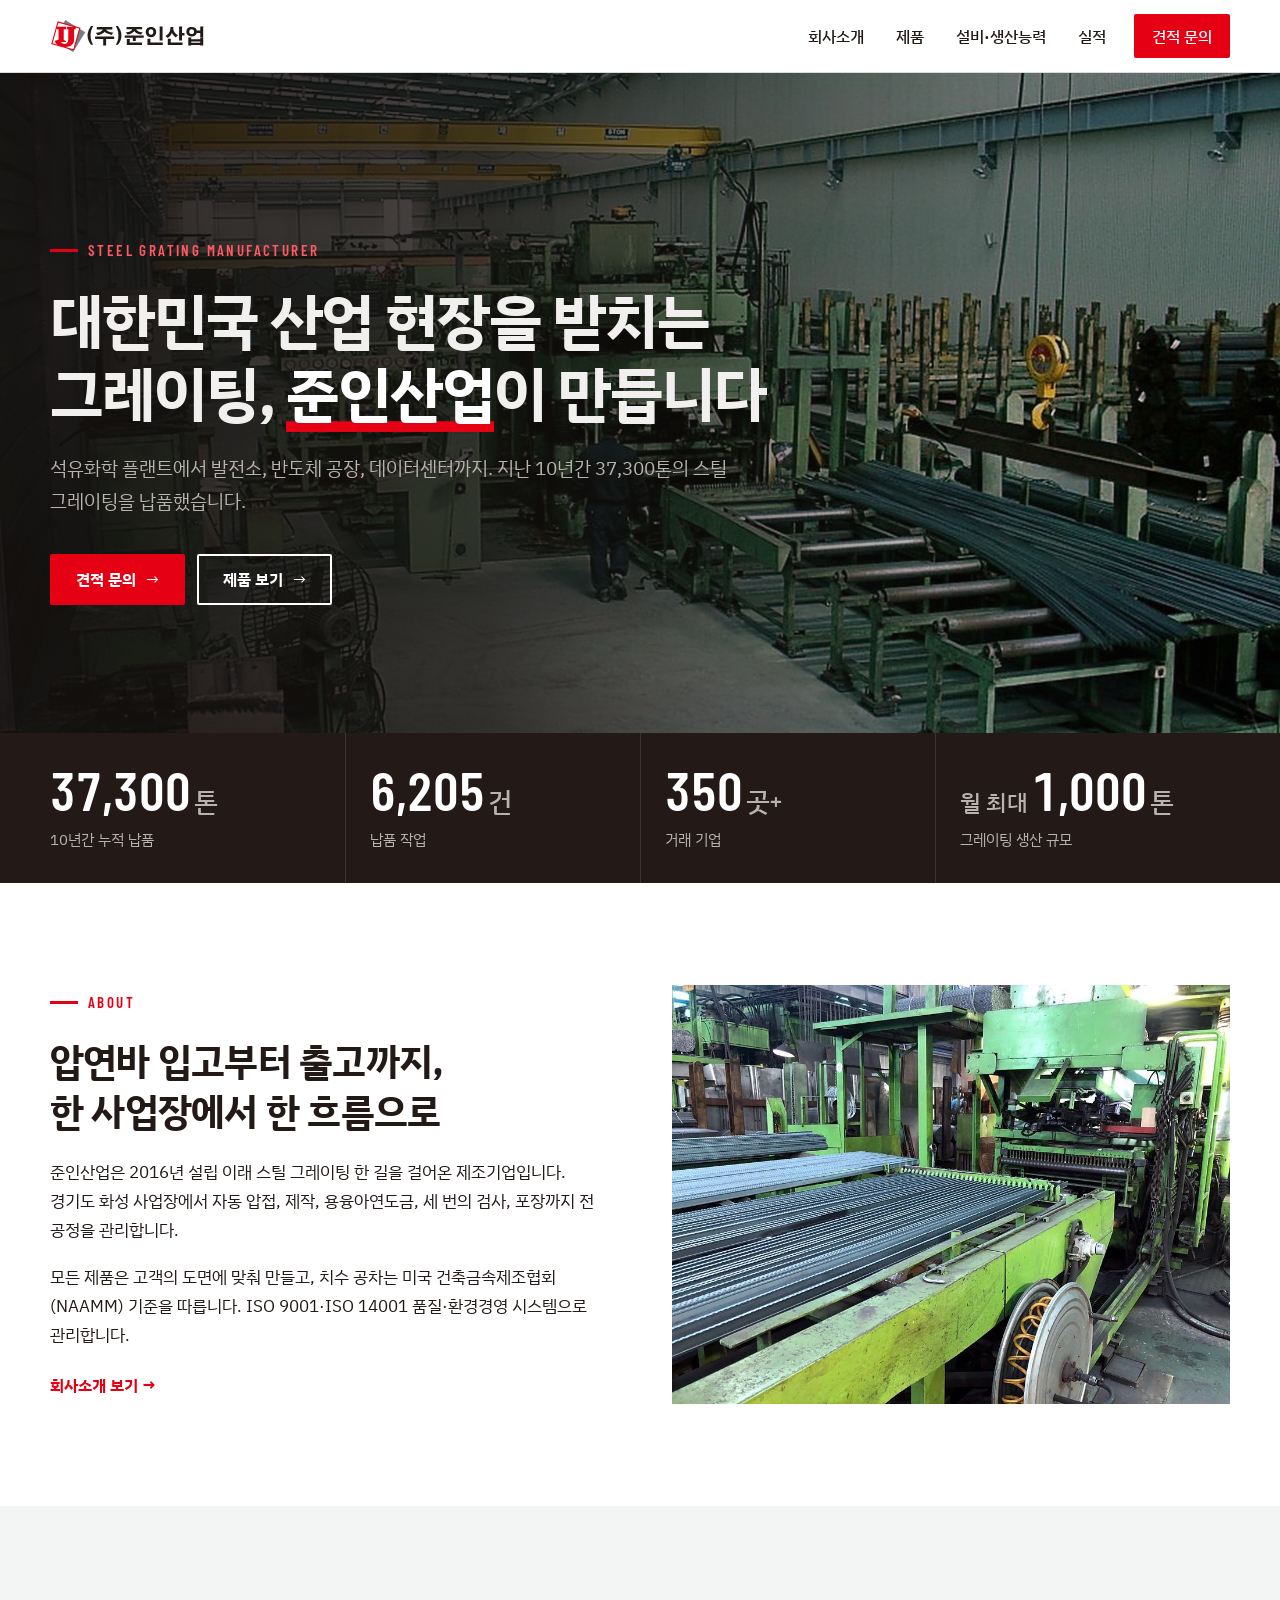
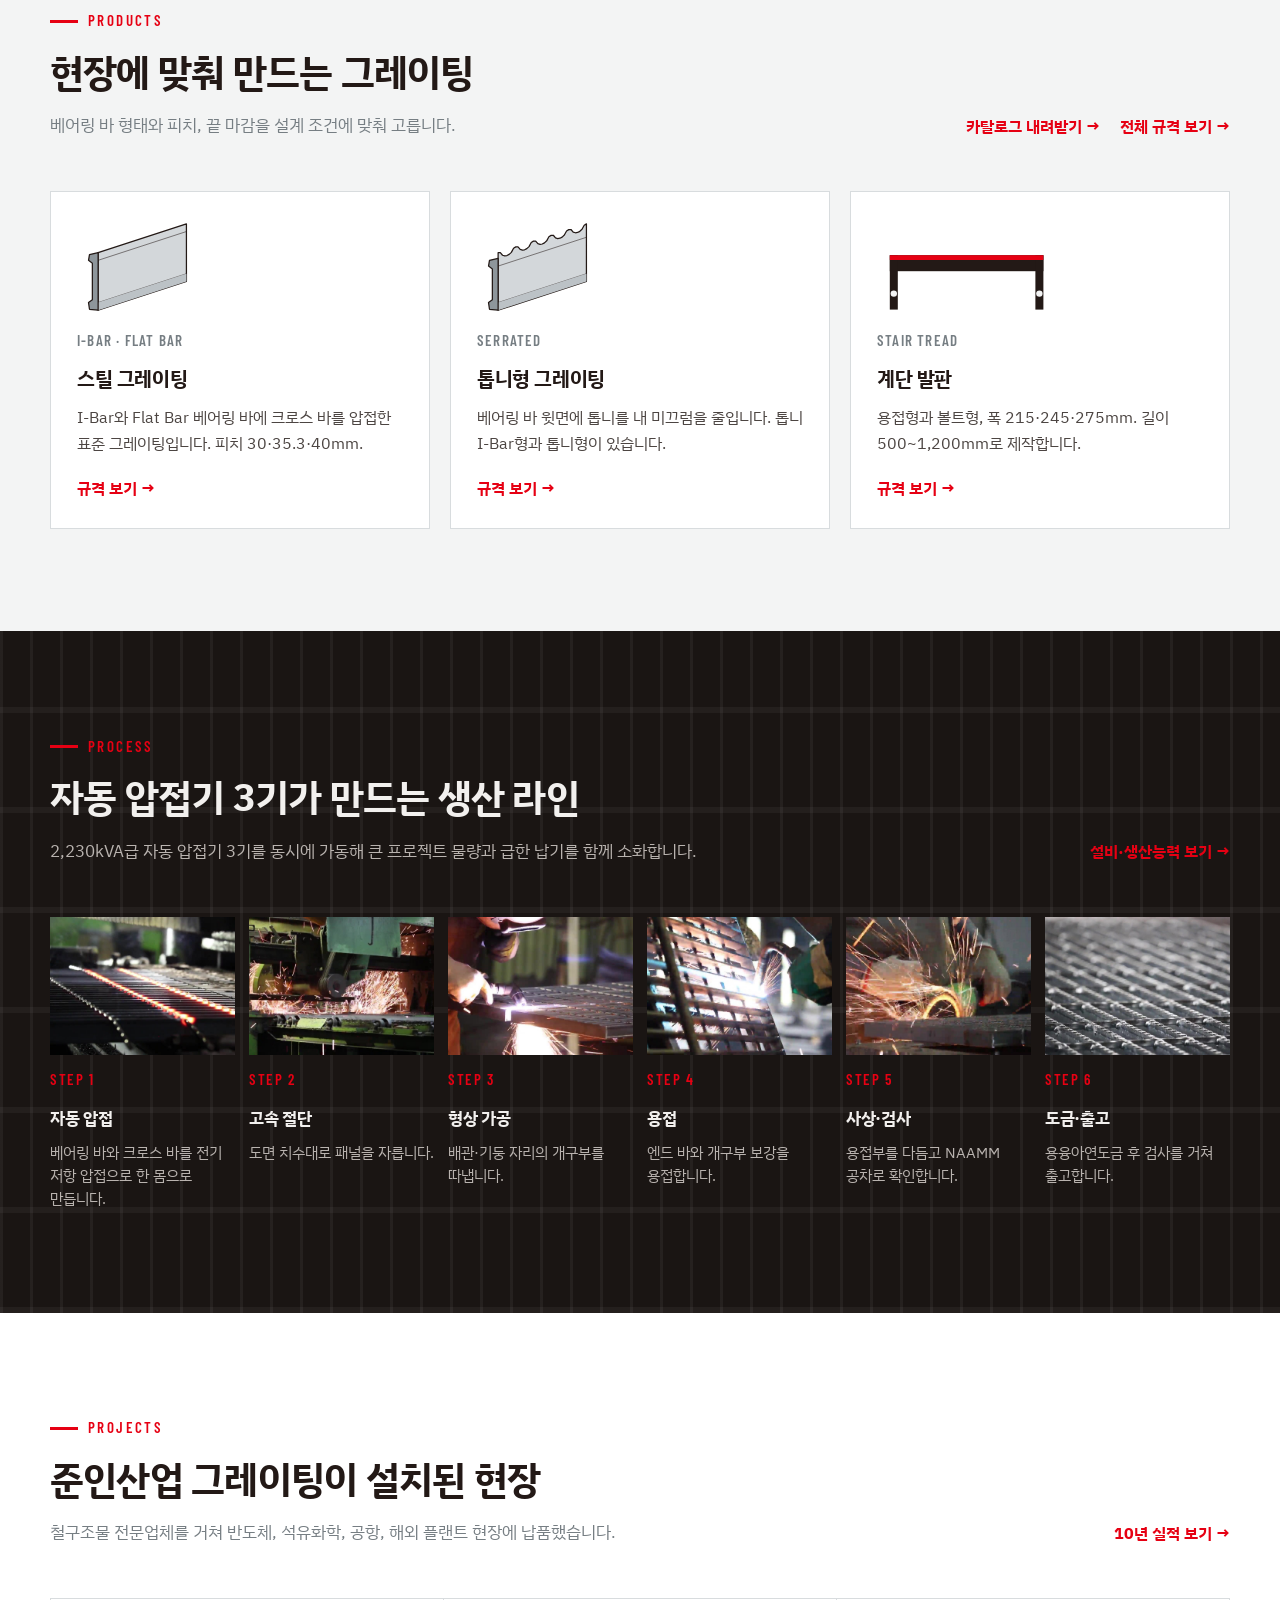
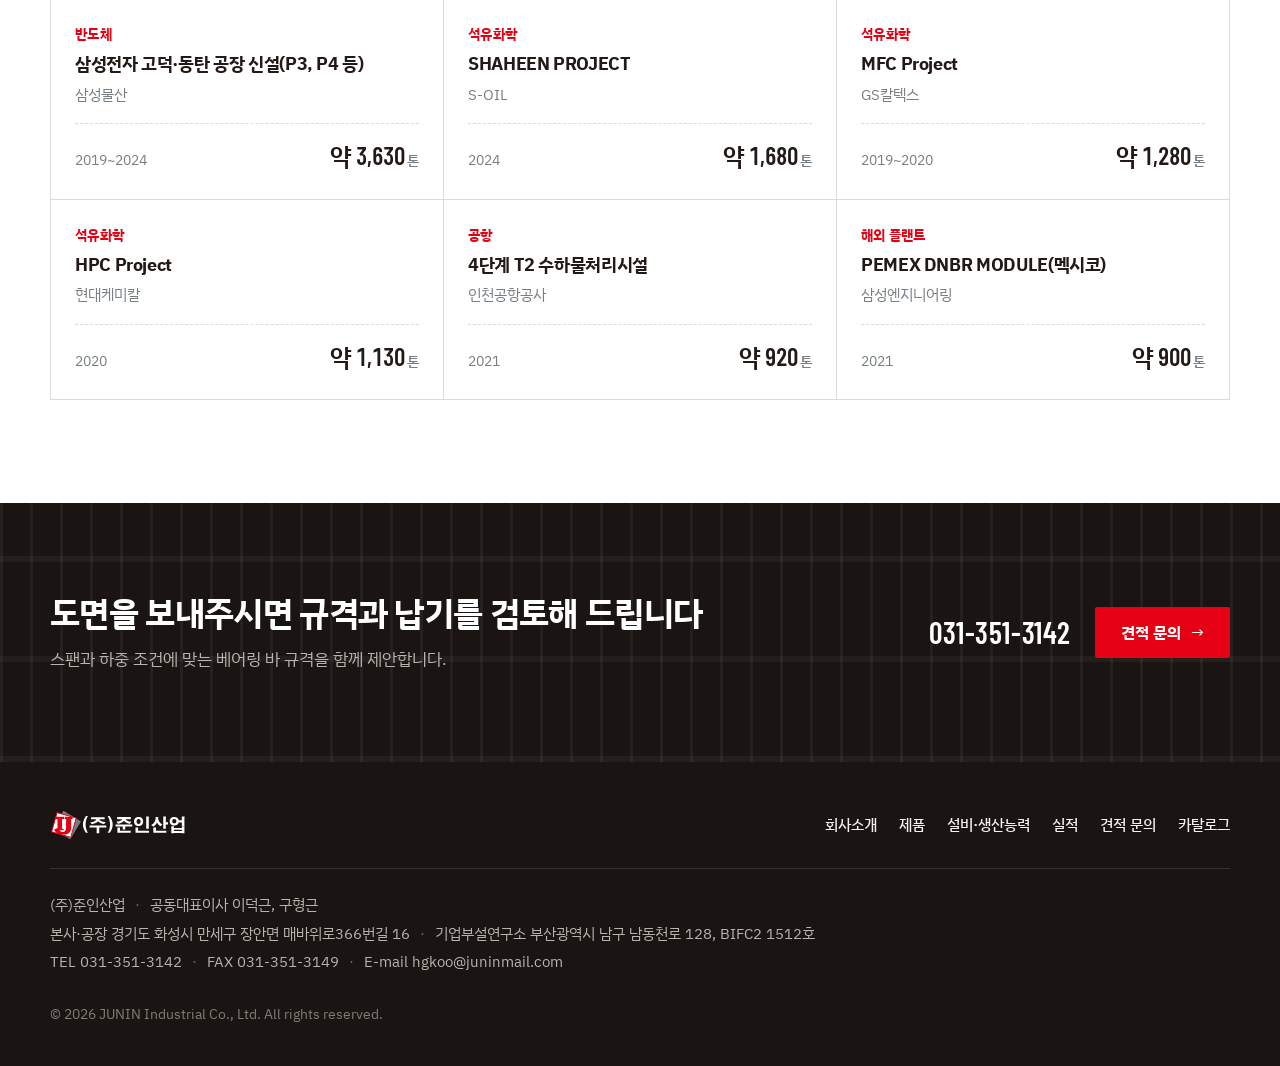
==== index.html @ a777a303 "준인산업 홈페이지 초안 Co-Authored-By: Claude Opus 5.5 <noreply@anthropic.com> Claude-Session: https://claude." ====
<!doctype html>
<html lang="ko">
<head>
<meta charset="utf-8">
<meta name="viewport" content="width=device-width, initial-scale=1, viewport-fit=cover">
<title>(주)준인산업 | 스틸 그레이팅 전문 제조</title>
<meta name="claude:viewport-fit-sides" content="cover">
<meta name="description" content="스틸 그레이팅 전문 제조기업 (주)준인산업. 자동 압접기 3기, 월 최대 1,000톤 규모, 10년간 37,300톤 납품.">
<meta property="og:type" content="website">
<meta property="og:title" content="(주)준인산업 | 스틸 그레이팅 전문 제조">
<meta property="og:description" content="스틸 그레이팅 전문 제조기업 (주)준인산업. 자동 압접기 3기, 월 최대 1,000톤 규모, 10년간 37,300톤 납품.">
<meta property="og:image" content="assets/img/hero-line.jpg">
<link rel="icon" type="image/png" sizes="32x32" href="assets/img/mark-32.png">
<link rel="apple-touch-icon" href="assets/img/mark-180.png">
<link rel="preconnect" href="https://fonts.googleapis.com">
<link rel="preconnect" href="https://fonts.gstatic.com" crossorigin>
<link rel="stylesheet" href="https://fonts.googleapis.com/css2?family=Barlow+Condensed:wght@500;600;700&family=IBM+Plex+Sans+KR:wght@400;500;700&display=swap">
<link rel="stylesheet" href="assets/css/site.css">
</head>
<body>
<a class="sr-only" href="#main">본문 바로가기</a>
<header class="site-header">
  <div class="wrap">
    <a class="brand" href="./" aria-label="(주)준인산업 홈"><img src="assets/img/logo.svg" alt="(주)준인산업" width="155" height="34"></a>
    <button class="nav-toggle" type="button" aria-expanded="false" aria-controls="site-nav"><span></span><span class="sr-only">메뉴</span></button>
    <nav class="nav" id="site-nav" aria-label="주 메뉴">
      <a href="company.html">회사소개</a>
<a href="products.html">제품</a>
<a href="facility.html">설비·생산능력</a>
<a href="projects.html">실적</a>
<a class="nav-cta" href="contact.html">견적 문의</a>
    </nav>
  </div>
</header>
<main id="main">
<section class="hero">
  <div class="hero-media"><img src="assets/img/hero-line.jpg" alt="준인산업 공장의 그레이팅 자동 압접 라인" fetchpriority="high"></div>
  <div class="wrap">
    <span class="eyebrow">Steel Grating Manufacturer</span>
    <h1>대한민국 산업 현장을 받치는 그레이팅, <em>준인산업</em>이 만듭니다</h1>
    <p class="lead">석유화학 플랜트에서 발전소, 반도체 공장, 데이터센터까지. 지난 10년간 37,300톤의 스틸 그레이팅을 납품했습니다.</p>
    <div class="btns">
      <a class="btn btn-red" href="contact.html">견적 문의</a>
      <a class="btn btn-line" href="products.html">제품 보기</a>
    </div>
  </div>
</section>
<section class="stats" aria-label="주요 수치"><div class="wrap"><ul><li><span class="num">37,300<small>톤</small></span><span class="label">10년간 누적 납품</span></li><li><span class="num">6,205<small>건</small></span><span class="label">납품 작업</span></li><li><span class="num">350<small>곳+</small></span><span class="label">거래 기업</span></li><li><span class="num"><span class="pre">월 최대</span>1,000<small>톤</small></span><span class="label">그레이팅 생산 규모</span></li></ul></div></section>

<section class="section">
  <div class="wrap split">
    <div class="split-text" style="display:grid;gap:22px">
      <span class="eyebrow">About</span>
      <h2 style="font-size:clamp(26px,3.2vw,38px)">압연바 입고부터 출고까지,<br>한 사업장에서 한 흐름으로</h2>
      <div class="prose">
        <p>준인산업은 2016년 설립 이래 스틸 그레이팅 한 길을 걸어온 제조기업입니다. 경기도 화성 사업장에서 자동 압접, 제작, 용융아연도금, 세 번의 검사, 포장까지 전 공정을 관리합니다.</p>
        <p>모든 제품은 고객의 도면에 맞춰 만들고, 치수 공차는 미국 건축금속제조협회(NAAMM) 기준을 따릅니다. ISO 9001·ISO 14001 품질·환경경영 시스템으로 관리합니다.</p>
      </div>
      <div><a class="link-more" href="company.html">회사소개 보기</a></div>
    </div>
    <div class="split-media"><img src="assets/img/02-press-welder-2-front.jpg" alt="자동 압접기 2호기 전면" loading="lazy"></div>
  </div>
</section>

<section class="section section-paper">
  <div class="wrap">
    <div class="sec-head sec-head-row">
      <div><span class="eyebrow">Products</span><h2>현장에 맞춰 만드는 그레이팅</h2><p>베어링 바 형태와 피치, 끝 마감을 설계 조건에 맞춰 고릅니다.</p></div>
      <div style="display:flex;gap:20px;flex-wrap:wrap"><a class="link-more" href="assets/docs/junin-catalog.pdf" download>카탈로그 내려받기</a><a class="link-more" href="products.html">전체 규격 보기</a></div>
    </div>
    <div class="cards">
      <a class="card" href="products.html#types">
        <div class="profile"><svg viewBox="0 0 124 100" aria-hidden="true"><path d="M22.0 34.0 L114.0 4.0 L114.0 64.0 L22.0 94.0Z" fill="#d3d7da" stroke="#231916" stroke-width="1.3" stroke-linejoin="round"/><path d="M22 42 L114 12" stroke="#231916" stroke-width="1" opacity=".55"/><path d="M22 86 L114 56" stroke="#231916" stroke-width="1" opacity=".55"/><path d="M22 86 L114 56 L114 64 L22 94Z" fill="#bcc2c6"/><path d="M22 34 L13 36 L12 42 L16 45 L16 83 L12 86 L13 93 L22 94Z" fill="#8e969b" stroke="#231916" stroke-width="1.3" stroke-linejoin="round"/></svg></div>
        <span class="code">I-BAR · FLAT BAR</span>
        <h3>스틸 그레이팅</h3>
        <p>I-Bar와 Flat Bar 베어링 바에 크로스 바를 압접한 표준 그레이팅입니다. 피치 30·35.3·40mm.</p>
        <span class="link-more">규격 보기</span>
      </a>
      <a class="card" href="products.html#types">
        <div class="profile"><svg viewBox="0 0 124 100" aria-hidden="true"><path d="M22.0 34.0 L24.3 33.9 L26.6 36.7 L28.9 37.3 L31.2 37.0 L33.5 35.8 L35.8 33.7 L38.1 29.4 L40.4 28.0 L42.7 27.9 L45.0 30.7 L47.3 31.3 L49.6 31.0 L51.9 29.8 L54.2 27.7 L56.5 23.4 L58.8 22.0 L61.1 21.9 L63.4 24.7 L65.7 25.3 L68.0 25.0 L70.3 23.8 L72.6 21.7 L74.9 17.4 L77.2 16.0 L79.5 15.9 L81.8 18.7 L84.1 19.3 L86.4 19.0 L88.7 17.8 L91.0 15.7 L93.3 11.4 L95.6 10.0 L97.9 9.9 L100.2 12.7 L102.5 13.3 L104.8 13.0 L107.1 11.8 L109.4 9.7 L111.7 5.4 L114.0 4.0 L114.0 64.0 L22.0 94.0Z" fill="#d3d7da" stroke="#231916" stroke-width="1.3" stroke-linejoin="round"/><path d="M22 48 L114 18" stroke="#231916" stroke-width="1" opacity=".55"/><path d="M22 86 L114 56" stroke="#231916" stroke-width="1" opacity=".55"/><path d="M22 86 L114 56 L114 64 L22 94Z" fill="#bcc2c6"/><path d="M22 40 L13 42 L12 48 L16 51 L16 83 L12 86 L13 93 L22 94Z" fill="#8e969b" stroke="#231916" stroke-width="1.3" stroke-linejoin="round"/></svg></div>
        <span class="code">SERRATED</span>
        <h3>톱니형 그레이팅</h3>
        <p>베어링 바 윗면에 톱니를 내 미끄럼을 줄입니다. 톱니 I-Bar형과 톱니형이 있습니다.</p>
        <span class="link-more">규격 보기</span>
      </a>
      <a class="card" href="products.html#stair">
        <div class="profile"><svg viewBox="0 0 114 60" aria-hidden="true"><rect x="8" y="22" width="96" height="10" fill="#231916"/><rect x="8" y="22" width="5" height="34" fill="#231916"/><rect x="99" y="22" width="5" height="34" fill="#231916"/><rect x="8" y="22" width="96" height="3" fill="#E60013"/><circle cx="10.5" cy="46" r="2" fill="#f3f4f4"/><circle cx="101.5" cy="46" r="2" fill="#f3f4f4"/></svg></div>
        <span class="code">STAIR TREAD</span>
        <h3>계단 발판</h3>
        <p>용접형과 볼트형, 폭 215·245·275mm. 길이 500~1,200mm로 제작합니다.</p>
        <span class="link-more">규격 보기</span>
      </a>
    </div>
  </div>
</section>

<section class="section section-dark grating-bg">
  <div class="wrap">
    <div class="sec-head sec-head-row">
      <div><span class="eyebrow">Process</span><h2>자동 압접기 3기가 만드는 생산 라인</h2><p>2,230kVA급 자동 압접기 3기를 동시에 가동해 큰 프로젝트 물량과 급한 납기를 함께 소화합니다.</p></div>
      <a class="link-more" href="facility.html">설비·생산능력 보기</a>
    </div>
    <ol class="flow">
      <li><figure><img src="assets/img/v-01-press-welding.jpg" alt="자동 압접" loading="lazy"></figure><span class="step">STEP 1</span><h3>자동 압접</h3><p>베어링 바와 크로스 바를 전기 저항 압접으로 한 몸으로 만듭니다.</p></li>
      <li><figure><img src="assets/img/v-02-high-speed-cutting.jpg" alt="고속 절단" loading="lazy"></figure><span class="step">STEP 2</span><h3>고속 절단</h3><p>도면 치수대로 패널을 자릅니다.</p></li>
      <li><figure><img src="assets/img/v-03-shape-cutting.jpg" alt="형상 절단" loading="lazy"></figure><span class="step">STEP 3</span><h3>형상 가공</h3><p>배관·기둥 자리의 개구부를 따냅니다.</p></li>
      <li><figure><img src="assets/img/v-04-welding.jpg" alt="용접" loading="lazy"></figure><span class="step">STEP 4</span><h3>용접</h3><p>엔드 바와 개구부 보강을 용접합니다.</p></li>
      <li><figure><img src="assets/img/v-05-grinding.jpg" alt="사상" loading="lazy"></figure><span class="step">STEP 5</span><h3>사상·검사</h3><p>용접부를 다듬고 NAAMM 공차로 확인합니다.</p></li>
      <li><figure><img src="assets/img/v-06-galvanized-product.jpg" alt="용융아연도금 완제품" loading="lazy"></figure><span class="step">STEP 6</span><h3>도금·출고</h3><p>용융아연도금 후 검사를 거쳐 출고합니다.</p></li>
    </ol>
  </div>
</section>

<section class="section">
  <div class="wrap">
    <div class="sec-head sec-head-row">
      <div><span class="eyebrow">Projects</span><h2>준인산업 그레이팅이 설치된 현장</h2><p>철구조물 전문업체를 거쳐 반도체, 석유화학, 공항, 해외 플랜트 현장에 납품했습니다.</p></div>
      <a class="link-more" href="projects.html">10년 실적 보기</a>
    </div>
    <div class="proj-grid">
<article class="proj">
  <span class="field">반도체</span>
  <h3>삼성전자 고덕·동탄 공장 신설(P3, P4 등)</h3>
  <span class="client">삼성물산</span>
  <div class="meta"><span>2019~2024</span><span class="num">약 3,630<small>톤</small></span></div>
</article>
<article class="proj">
  <span class="field">석유화학</span>
  <h3>SHAHEEN PROJECT</h3>
  <span class="client">S-OIL</span>
  <div class="meta"><span>2024</span><span class="num">약 1,680<small>톤</small></span></div>
</article>
<article class="proj">
  <span class="field">석유화학</span>
  <h3>MFC Project</h3>
  <span class="client">GS칼텍스</span>
  <div class="meta"><span>2019~2020</span><span class="num">약 1,280<small>톤</small></span></div>
</article>
<article class="proj">
  <span class="field">석유화학</span>
  <h3>HPC Project</h3>
  <span class="client">현대케미칼</span>
  <div class="meta"><span>2020</span><span class="num">약 1,130<small>톤</small></span></div>
</article>
<article class="proj">
  <span class="field">공항</span>
  <h3>4단계 T2 수하물처리시설</h3>
  <span class="client">인천공항공사</span>
  <div class="meta"><span>2021</span><span class="num">약 920<small>톤</small></span></div>
</article>
<article class="proj">
  <span class="field">해외 플랜트</span>
  <h3>PEMEX DNBR MODULE(멕시코)</h3>
  <span class="client">삼성엔지니어링</span>
  <div class="meta"><span>2021</span><span class="num">약 900<small>톤</small></span></div>
</article>
    </div>
  </div>
</section>
<section class="cta-band grating-bg">
  <div class="wrap">
    <div>
      <h2>도면을 보내주시면 규격과 납기를 검토해 드립니다</h2>
      <p>스팬과 하중 조건에 맞는 베어링 바 규격을 함께 제안합니다.</p>
    </div>
    <div class="contact-quick">
      <a class="tel" href="tel:0313513142">031-351-3142</a>
      <a class="btn btn-red" href="contact.html">견적 문의</a>
    </div>
  </div>
</section>
</main>
<footer class="site-footer">
  <div class="wrap">
    <div class="foot-top">
      <img src="assets/img/logo-white.svg" alt="(주)준인산업" width="137" height="30">
      <nav class="foot-nav" aria-label="하단 메뉴"><a href="company.html">회사소개</a><a href="products.html">제품</a><a href="facility.html">설비·생산능력</a><a href="projects.html">실적</a><a href="contact.html">견적 문의</a><a href="assets/docs/junin-catalog.pdf" download>카탈로그</a></nav>
    </div>
    <div class="foot-info">
      <p><span>(주)준인산업</span><span>공동대표이사 이덕근, 구형근</span></p>
      <p><span>본사·공장 경기도 화성시 만세구 장안면 매바위로366번길 16</span><span>기업부설연구소 부산광역시 남구 남동천로 128, BIFC2 1512호</span></p>
      <p><span>TEL <a href="tel:0313513142">031-351-3142</a></span><span>FAX 031-351-3149</span><span>E-mail <a href="mailto:hgkoo@juninmail.com">hgkoo@juninmail.com</a></span></p>
    </div>
    <p class="foot-copy">© 2026 JUNIN Industrial Co., Ltd. All rights reserved.</p>
  </div>
</footer>
<script src="assets/js/site.js"></script>
</body>
</html>
---- assets/css/site.css ----
/* 준인산업 — 산업 현장의 바닥을 만드는 회사.
   Layout: 사진과 숫자를 앞세운 넓은 밴드, 본문은 1180px 그리드. 어두운 밴드에는 그레이팅(베어링 바 30 · 크로스 바 100) 패턴.
   Single light theme by choice: 로고의 검정 글자가 밝은 바탕을 전제로 하므로 다크 모드를 두지 않음. */
:root {
  --red: #E60013;
  --red-deep: #b8000f;
  --ink: #231916;
  --steel: #767E83;
  --steel-soft: #a9b0b4;
  --bg: #ffffff;
  --paper: #f3f4f4;
  --line: #d8dcde;
  --dark: #1a1513;
  --dark-2: #2a2421;
  --on-dark: #f2f0ee;
  --on-dark-dim: #b9b3af;

  --font-body: "IBM Plex Sans KR", "Apple SD Gothic Neo", "Malgun Gothic", system-ui, sans-serif;
  --font-num: "Barlow Condensed", "Arial Narrow", "IBM Plex Sans KR", sans-serif;

  --wrap: 1180px;
  --gutter-l: max(20px, env(safe-area-inset-left, 0px));
  --gutter-r: max(20px, env(safe-area-inset-right, 0px));
  --header-h: 72px;
  color-scheme: light;
}

*, *::before, *::after { box-sizing: border-box; }
html { scroll-behavior: smooth; -webkit-text-size-adjust: 100%; }
@media (prefers-reduced-motion: reduce) { html { scroll-behavior: auto; } *, *::before, *::after { transition: none !important; animation: none !important; } }
body {
  margin: 0;
  background: var(--bg);
  color: var(--ink);
  font-family: var(--font-body);
  font-size: 16px;
  line-height: 1.7;
  word-break: keep-all;
  overflow-wrap: anywhere;
}
img, video { max-width: 100%; display: block; }
a { color: inherit; }
h1, h2, h3, h4 { margin: 0; line-height: 1.3; text-wrap: balance; letter-spacing: -0.02em; }
p { margin: 0; }
ul, ol { margin: 0; padding: 0; }
table { border-collapse: collapse; }
:focus-visible { outline: 3px solid var(--red); outline-offset: 2px; }
.sr-only { position: absolute; width: 1px; height: 1px; overflow: hidden; clip: rect(0 0 0 0); white-space: nowrap; }

.wrap { max-width: calc(var(--wrap) + 40px); margin: 0 auto; padding-left: var(--gutter-l); padding-right: var(--gutter-r); }
.num { font-family: var(--font-num); font-variant-numeric: tabular-nums; letter-spacing: 0; }

/* ---------- header ---------- */
body::before { content: ""; position: fixed; inset: 0 0 auto; height: env(safe-area-inset-top, 0px); z-index: 60; background: var(--bg); }
.site-header {
  position: sticky; top: env(safe-area-inset-top, 0px); z-index: 50;
  background: rgba(255,255,255,.96);
  border-bottom: 1px solid var(--line);
  backdrop-filter: saturate(1.2) blur(6px);
}
.site-header .wrap { display: flex; align-items: center; gap: 24px; height: var(--header-h); }
.brand { display: flex; align-items: center; flex-shrink: 0; }
.brand img { height: 34px; width: auto; }
.nav { margin-left: auto; display: flex; align-items: center; gap: 4px; }
.nav a {
  text-decoration: none; font-weight: 500; font-size: 15.5px;
  padding: 8px 14px; border-radius: 2px; color: var(--ink);
}
.nav a:hover { color: var(--red); }
.nav a[aria-current="page"] { color: var(--red); box-shadow: inset 0 -2px 0 var(--red); border-radius: 0; }
.nav .nav-cta {
  margin-left: 10px; background: var(--red); color: #fff; padding: 9px 18px; border-radius: 2px;
}
.nav .nav-cta:hover { background: var(--red-deep); color: #fff; }
.nav .nav-cta[aria-current="page"] { box-shadow: none; color: #fff; }
.nav-toggle {
  display: none; margin-left: auto; width: 44px; height: 44px; border: 1px solid var(--line);
  background: var(--bg); border-radius: 2px; cursor: pointer; padding: 0;
  align-items: center; justify-content: center;
}
.nav-toggle span, .nav-toggle span::before, .nav-toggle span::after {
  display: block; width: 20px; height: 2px; background: var(--ink); position: relative; content: "";
}
.nav-toggle span::before { position: absolute; top: -6px; }
.nav-toggle span::after { position: absolute; top: 6px; }
@media (max-width: 900px) {
  :root { --header-h: 62px; }
  .brand img { height: 28px; }
  .nav-toggle { display: inline-flex; }
  .nav {
    display: none; position: absolute; left: 0; right: 0; top: var(--header-h);
    flex-direction: column; align-items: stretch; gap: 0;
    background: var(--bg); border-bottom: 1px solid var(--line);
    padding: 8px var(--gutter-r) 16px var(--gutter-l);
  }
  .nav.open { display: flex; }
  .nav a { padding: 14px 4px; border-bottom: 1px solid var(--paper); font-size: 17px; }
  .nav a[aria-current="page"] { box-shadow: none; }
  .nav .nav-cta { margin: 12px 0 0; text-align: center; border-bottom: 0; }
}

/* ---------- buttons ---------- */
.btns { display: flex; flex-wrap: wrap; gap: 12px; }
.btn {
  display: inline-flex; align-items: center; gap: 10px; text-decoration: none;
  font-weight: 700; font-size: 16px; padding: 14px 24px; border-radius: 2px;
  border: 2px solid transparent; cursor: pointer; font-family: inherit; line-height: 1.2;
}
.btn::after { content: "→"; font-weight: 400; transition: transform .15s; }
.btn:hover::after { transform: translateX(3px); }
.btn-red { background: var(--red); color: #fff; }
.btn-red:hover { background: var(--red-deep); }
.btn-line { border-color: currentColor; color: inherit; background: transparent; }
.btn-line:hover { background: rgba(127,127,127,.12); }
.btn-plain::after { content: none; }

/* ---------- hero ---------- */
.hero {
  position: relative; color: var(--on-dark); background: var(--dark);
  isolation: isolate; overflow: hidden;
}
.hero-media { position: absolute; inset: 0; z-index: -2; }
.hero-media img { width: 100%; height: 100%; object-fit: cover; }
.hero::before {
  content: ""; position: absolute; inset: 0; z-index: -1;
  background: linear-gradient(90deg, rgba(20,16,14,.92) 0%, rgba(20,16,14,.78) 38%, rgba(20,16,14,.25) 75%, rgba(20,16,14,.1) 100%);
}
.hero .wrap { padding-block: clamp(80px, 13vw, 160px) clamp(72px, 10vw, 128px); }
.hero-sub-page .wrap { padding-block: clamp(64px, 9vw, 112px) clamp(56px, 7vw, 88px); }
.eyebrow {
  display: inline-flex; align-items: center; gap: 10px;
  font-family: var(--font-num); font-weight: 600; font-size: 15px; letter-spacing: .16em; text-transform: uppercase;
  color: var(--red);
}
.eyebrow::before { content: ""; width: 28px; height: 3px; background: var(--red); }
.hero .eyebrow { color: #ff5a63; }
.hero .eyebrow::before { background: var(--red); }
.hero h1 {
  margin-top: 20px; max-width: 16em;
  font-size: clamp(32px, 5.2vw, 60px); font-weight: 700; line-height: 1.22; letter-spacing: -0.035em;
}
.hero h1 em { font-style: normal; color: #fff; box-shadow: inset 0 -0.18em 0 var(--red); }
.hero .lead { margin-top: 22px; max-width: 36em; font-size: clamp(16px, 1.6vw, 19px); color: var(--on-dark-dim); line-height: 1.75; }
.hero .btns { margin-top: 36px; }
.hero .btn-line { color: #fff; }

/* ---------- stat band ---------- */
.stats { background: var(--ink); color: var(--on-dark); position: relative; }
.stats ul { list-style: none; display: grid; grid-template-columns: repeat(4, minmax(0,1fr)); }
.stats li { padding: 30px 24px 30px 0; border-left: 1px solid rgba(255,255,255,.12); padding-left: 24px; }
.stats li:first-child { border-left: 0; padding-left: 0; }
.stats .num { display: block; font-size: clamp(36px, 4.4vw, 54px); font-weight: 600; line-height: 1; color: #fff; }
.stats .num small { font-size: .5em; font-weight: 500; margin-left: 3px; color: var(--on-dark-dim); }
.stats .num .pre { font-size: .42em; font-weight: 500; margin-right: 4px; color: var(--on-dark-dim); font-family: var(--font-body); }
.stats .label { display: block; margin-top: 10px; font-size: 15px; color: var(--on-dark-dim); }
.stats-light { background: var(--paper); color: var(--ink); }
.stats-light li { border-left-color: var(--line); }
.stats-light .num { color: var(--ink); }
.stats-light .num small, .stats-light .num .pre, .stats-light .label { color: var(--steel); }
@media (max-width: 760px) {
  .stats ul { grid-template-columns: repeat(2, minmax(0,1fr)); }
  .stats li { padding: 22px 12px 22px 16px; border-top: 1px solid rgba(255,255,255,.12); }
  .stats li:nth-child(odd) { border-left: 0; padding-left: 0; }
  .stats li:nth-child(-n+2) { border-top: 0; }
  .stats-light li { border-top-color: var(--line); }
}

/* ---------- sections ---------- */
.section { padding-block: clamp(64px, 8vw, 112px); }
.section-tight { padding-block: clamp(48px, 6vw, 80px); }
.section-paper { background: var(--paper); }
.section-dark { background: var(--dark); color: var(--on-dark); }
.grating-bg {
  background-color: var(--dark);
  background-image:
    repeating-linear-gradient(90deg, rgba(255,255,255,.05) 0 3px, transparent 3px 30px),
    repeating-linear-gradient(0deg, rgba(255,255,255,.045) 0 6px, transparent 6px 100px);
}
.sec-head { display: grid; gap: 14px; max-width: 760px; margin-bottom: clamp(32px, 4vw, 52px); }
.sec-head h2 { font-size: clamp(26px, 3.2vw, 38px); font-weight: 700; }
.sec-head p { color: var(--steel); font-size: 17px; }
.section-dark .sec-head p { color: var(--on-dark-dim); }
.sec-head-row { display: flex; flex-wrap: wrap; align-items: end; justify-content: space-between; gap: 20px; max-width: none; }
.sec-head-row > div { display: grid; gap: 14px; max-width: 720px; }
.prose { max-width: 42em; display: grid; gap: 1.1em; font-size: 17px; }
.note { color: var(--steel); font-size: 14px; }
.section-dark .note { color: var(--on-dark-dim); }
.link-more { font-weight: 700; text-decoration: none; color: var(--red); white-space: nowrap; }
.link-more::after { content: " →"; }
.link-more:hover { text-decoration: underline; }

/* ---------- split ---------- */
.split { display: grid; grid-template-columns: minmax(0,1fr) minmax(0,1fr); gap: clamp(32px, 5vw, 72px); align-items: center; }
.split > * { min-width: 0; }
.split-media img { width: 100%; aspect-ratio: 4/3; object-fit: cover; }
@media (max-width: 860px) { .split { grid-template-columns: minmax(0,1fr); } }

/* ---------- product cards ---------- */
.cards { display: grid; grid-template-columns: repeat(3, minmax(0,1fr)); gap: 20px; }
.card {
  display: flex; flex-direction: column; gap: 12px; text-decoration: none;
  background: var(--bg); border: 1px solid var(--line); padding: 28px 26px 26px;
  transition: border-color .15s, transform .15s;
}
a.card:hover { border-color: var(--ink); transform: translateY(-2px); }
.card .profile { height: 64px; color: var(--ink); }
.card .profile svg { height: 100%; width: auto; }
.card h3 { font-size: 20px; }
.card .code { font-family: var(--font-num); font-size: 15px; letter-spacing: .08em; color: var(--steel); font-weight: 600; }
.card p { color: #4c4542; font-size: 15.5px; }
.card .link-more { margin-top: auto; padding-top: 6px; }
@media (max-width: 960px) { .cards { grid-template-columns: repeat(2, minmax(0,1fr)); } }
@media (max-width: 600px) { .cards { grid-template-columns: minmax(0,1fr); } }

/* ---------- process strip ---------- */
.flow { list-style: none; display: grid; grid-template-columns: repeat(6, minmax(0,1fr)); gap: 14px; }
.flow li { display: grid; gap: 12px; align-content: start; }
.flow figure { margin: 0; position: relative; }
.flow img { width: 100%; aspect-ratio: 4/3; object-fit: cover; }
.flow .step { font-family: var(--font-num); font-weight: 600; color: var(--red); font-size: 15px; letter-spacing: .1em; }
.flow h3 { font-size: 17px; margin-top: 2px; }
.flow p { font-size: 14.5px; color: var(--on-dark-dim); line-height: 1.6; }
.section:not(.section-dark) .flow p { color: var(--steel); }
@media (max-width: 1000px) { .flow { grid-template-columns: repeat(3, minmax(0,1fr)); row-gap: 28px; } }
@media (max-width: 560px) { .flow { grid-template-columns: repeat(2, minmax(0,1fr)); } }

/* ---------- tables ---------- */
.table-scroll { overflow-x: auto; -webkit-overflow-scrolling: touch; border-top: 2px solid var(--ink); }
.tbl { width: 100%; font-size: 15px; font-variant-numeric: tabular-nums; }
.tbl th, .tbl td { padding: 13px 14px; border-bottom: 1px solid var(--line); text-align: left; vertical-align: top; }
.tbl thead th { font-weight: 700; background: var(--paper); white-space: nowrap; font-size: 14.5px; }
.tbl td.r, .tbl th.r { text-align: right; }
.tbl td.c, .tbl th.c { text-align: center; }
.tbl tbody th { font-weight: 700; }
.tbl .muted { color: var(--steel); }
.tbl-compact th, .tbl-compact td { padding: 9px 10px; }
.tbl-spec td, .tbl-spec th { text-align: center; white-space: nowrap; }
.tbl-spec tbody th { text-align: left; }
.tbl-spec thead tr:first-child th { border-bottom: 1px solid var(--line); }
.section-dark .table-scroll { border-top-color: var(--on-dark); }
.section-dark .tbl th, .section-dark .tbl td { border-bottom-color: rgba(255,255,255,.14); }
.section-dark .tbl thead th { background: rgba(255,255,255,.06); }

/* ---------- photo grid ---------- */
.photos { display: grid; grid-template-columns: repeat(4, minmax(0,1fr)); gap: 12px; }
.photos figure { margin: 0; }
.photos img { width: 100%; aspect-ratio: 4/3; object-fit: cover; }
.photos figcaption { font-size: 14px; color: var(--steel); margin-top: 8px; }
.section-dark .photos figcaption { color: var(--on-dark-dim); }
@media (max-width: 860px) { .photos { grid-template-columns: repeat(2, minmax(0,1fr)); } }

/* ---------- steps (10단계) ---------- */
.steps { list-style: none; display: grid; grid-template-columns: repeat(5, minmax(0,1fr)); border-top: 2px solid var(--ink); }
.steps li { padding: 22px 18px 24px 0; border-bottom: 1px solid var(--line); display: grid; gap: 8px; align-content: start; }
.steps li + li { padding-left: 18px; border-left: 1px solid var(--line); }
.steps li:nth-child(5n+1) { padding-left: 0; border-left: 0; }
.steps .n { font-family: var(--font-num); font-size: 34px; font-weight: 600; line-height: 1; color: var(--steel-soft); }
.steps li.qc .n { color: var(--red); }
.steps h3 { font-size: 17px; }
.steps p { font-size: 14.5px; color: #4c4542; line-height: 1.6; }
@media (max-width: 960px) {
  .steps { grid-template-columns: repeat(2, minmax(0,1fr)); }
  .steps li, .steps li + li { padding: 20px 14px 20px 0; border-left: 0; }
  .steps li:nth-child(even) { padding-left: 16px; border-left: 1px solid var(--line); }
}

/* ---------- key list / feature list ---------- */
.facts { display: grid; grid-template-columns: repeat(2, minmax(0,1fr)); gap: 0 48px; }
.facts > div { padding: 20px 0; border-top: 1px solid var(--line); display: grid; grid-template-columns: 9.5em minmax(0,1fr); gap: 16px; }
.facts dt { font-weight: 700; }
.facts dd { margin: 0; color: #4c4542; }
@media (max-width: 760px) { .facts { grid-template-columns: minmax(0,1fr); } .facts > div { grid-template-columns: minmax(0,1fr); gap: 4px; } }

/* ---------- projects ---------- */
.proj-grid { display: grid; grid-template-columns: repeat(3, minmax(0,1fr)); gap: 1px; background: var(--line); border: 1px solid var(--line); }
.proj { background: var(--bg); padding: 24px 24px 22px; display: grid; gap: 6px; align-content: start; }
.proj .field { font-size: 13.5px; font-weight: 700; color: var(--red); letter-spacing: .02em; }
.proj h3 { font-size: 18px; }
.proj .client { color: var(--steel); font-size: 15px; }
.proj .meta { display: flex; justify-content: space-between; align-items: baseline; margin-top: 10px; padding-top: 12px; border-top: 1px dashed var(--line); font-size: 14px; color: var(--steel); }
.proj .meta .num { font-size: 24px; font-weight: 600; color: var(--ink); }
.proj .meta .num small { font-size: 14px; color: var(--steel); margin-left: 2px; }
@media (max-width: 960px) { .proj-grid { grid-template-columns: repeat(2, minmax(0,1fr)); } }
@media (max-width: 600px) { .proj-grid { grid-template-columns: minmax(0,1fr); } }

.clients { list-style: none; display: grid; grid-template-columns: repeat(5, minmax(0,1fr)); border-top: 1px solid var(--line); border-left: 1px solid var(--line); }
.clients li { padding: 24px 12px; text-align: center; font-weight: 700; font-size: 17px; border-right: 1px solid var(--line); border-bottom: 1px solid var(--line); }
@media (max-width: 760px) { .clients { grid-template-columns: repeat(2, minmax(0,1fr)); } }

/* ---------- chart ---------- */
.chart-box { display: grid; gap: 14px; }
.chart-box svg { width: 100%; height: auto; display: block; }
.chart-box .chart-title { font-weight: 700; font-size: 18px; }
.chart-scroll { overflow-x: auto; }
.chart-scroll svg { min-width: 560px; }
.bars-h { display: grid; gap: 14px; }
.bars-h .row { display: grid; grid-template-columns: 9em minmax(0,1fr) 5.5em; gap: 14px; align-items: center; font-size: 15px; }
.bars-h .track { height: 22px; background: var(--paper); }
.bars-h .fill { height: 100%; background: var(--ink); }
.bars-h .row:first-child .fill { background: var(--red); }
.bars-h .val { text-align: right; font-family: var(--font-num); font-size: 18px; font-weight: 600; font-variant-numeric: tabular-nums; }
.bars-h .val small { font-family: var(--font-body); font-size: 12.5px; color: var(--steel); font-weight: 400; margin-left: 4px; }
@media (max-width: 520px) { .bars-h .row { grid-template-columns: 6.8em minmax(0,1fr) 4.6em; gap: 8px; font-size: 14px; } }

/* ---------- timeline ---------- */
.timeline { list-style: none; display: grid; border-top: 2px solid var(--ink); }
.timeline li { display: grid; grid-template-columns: 7em minmax(0,1fr); gap: 16px; padding: 14px 0; border-bottom: 1px solid var(--line); }
.timeline .num { font-size: 20px; font-weight: 600; color: var(--red); }
.timeline .yr-first .num { color: var(--ink); }

/* ---------- cert ---------- */
.certs { display: grid; grid-template-columns: repeat(2, minmax(0,1fr)); gap: 20px; }
.cert { border: 1px solid var(--line); padding: 28px; display: grid; gap: 10px; background: var(--bg); }
.cert .std { font-family: var(--font-num); font-size: 34px; font-weight: 600; line-height: 1; }
.cert h3 { font-size: 17px; }
.cert dl { margin: 6px 0 0; display: grid; grid-template-columns: 5.5em minmax(0,1fr); gap: 6px 12px; font-size: 15px; }
.cert dt { color: var(--steel); }
.cert dd { margin: 0; }
@media (max-width: 700px) { .certs { grid-template-columns: minmax(0,1fr); } }

/* ---------- values ---------- */
.values { display: grid; grid-template-columns: repeat(3, minmax(0,1fr)); gap: 0; border-top: 1px solid rgba(255,255,255,.18); }
.values > div { padding: 26px 24px 8px 0; display: grid; gap: 8px; align-content: start; }
.values > div + div { padding-left: 24px; border-left: 1px solid rgba(255,255,255,.18); }
.values .en { font-family: var(--font-num); font-weight: 600; letter-spacing: .12em; text-transform: uppercase; color: #ff5a63; font-size: 15px; }
.values h3 { font-size: 20px; }
.values p { color: var(--on-dark-dim); font-size: 15.5px; }
@media (max-width: 760px) { .values { grid-template-columns: minmax(0,1fr); } .values > div + div { padding-left: 0; border-left: 0; border-top: 1px solid rgba(255,255,255,.18); } }

/* ---------- location ---------- */
.locs { display: grid; grid-template-columns: repeat(2, minmax(0,1fr)); gap: 20px; }
.loc { border-top: 3px solid var(--ink); padding-top: 20px; display: grid; gap: 10px; }
.loc .tag { font-size: 14px; font-weight: 700; color: var(--red); }
.loc h3 { font-size: 20px; }
.loc address { font-style: normal; font-size: 16.5px; }
.loc .maps { display: flex; gap: 16px; flex-wrap: wrap; font-size: 15px; }
.loc .maps a { color: var(--steel); }
@media (max-width: 700px) { .locs { grid-template-columns: minmax(0,1fr); } }

/* ---------- video ---------- */
.video-frame { position: relative; background: #000; }
.video-frame video { width: 100%; aspect-ratio: 16/9; object-fit: cover; }
.chapters { list-style: none; display: grid; grid-template-columns: repeat(6, minmax(0,1fr)); gap: 10px; margin-top: 14px; }
.chapters button {
  all: unset; cursor: pointer; display: grid; gap: 6px; font-size: 14px; color: var(--on-dark-dim); width: 100%;
}
.chapters button img { width: 100%; aspect-ratio: 16/9; object-fit: cover; opacity: .7; transition: opacity .15s; }
.chapters button:hover img, .chapters button:focus-visible img { opacity: 1; }
.chapters button:focus-visible { outline: 3px solid var(--red); outline-offset: 2px; }
.chapters .t { font-family: var(--font-num); color: #ff5a63; font-weight: 600; }
@media (max-width: 760px) { .chapters { grid-template-columns: repeat(3, minmax(0,1fr)); } }

/* ---------- profiles (제품 단면) ---------- */
.types { display: grid; grid-template-columns: repeat(5, minmax(0,1fr)); gap: 16px; }
.type { border: 1px solid var(--line); padding: 22px 18px; display: grid; gap: 10px; align-content: start; background: var(--bg); }
.type .profile { height: 70px; display: flex; align-items: end; }
.type .profile svg { height: 100%; width: auto; }
.type h3 { font-size: 17px; }
.type .code { font-family: var(--font-num); font-size: 15px; color: var(--steel); font-weight: 600; letter-spacing: .06em; }
.type p { font-size: 14.5px; color: #4c4542; line-height: 1.6; }
@media (max-width: 1000px) { .types { grid-template-columns: repeat(3, minmax(0,1fr)); } }
@media (max-width: 600px) { .types { grid-template-columns: repeat(2, minmax(0,1fr)); } }

.anatomy { display: grid; grid-template-columns: minmax(0,1.1fr) minmax(0,1fr); gap: clamp(28px,4vw,56px); align-items: center; }
.anatomy > * { min-width: 0; }
.anatomy svg { width: 100%; height: auto; }
@media (max-width: 860px) { .anatomy { grid-template-columns: minmax(0,1fr); } }

.fix { display: grid; grid-template-columns: repeat(4, minmax(0,1fr)); gap: 0; border-top: 2px solid var(--ink); }
.fix > div { padding: 20px 18px 20px 0; display: grid; gap: 6px; }
.fix > div + div { padding-left: 18px; border-left: 1px solid var(--line); }
.fix h3 { font-size: 17px; }
.fix p { color: #4c4542; font-size: 15px; }
@media (max-width: 760px) { .fix { grid-template-columns: repeat(2, minmax(0,1fr)); } .fix > div:nth-child(3) { padding-left: 0; border-left: 0; } .fix > div:nth-child(n+3) { border-top: 1px solid var(--line); } }

.callout { border-left: 4px solid var(--red); background: var(--paper); padding: 22px 26px; display: grid; gap: 8px; }
.callout h3 { font-size: 18px; }

.subnav { position: sticky; top: calc(env(safe-area-inset-top, 0px) + var(--header-h)); z-index: 40; background: var(--bg); border-bottom: 1px solid var(--line); }
.subnav .wrap { display: flex; gap: 6px; overflow-x: auto; scrollbar-width: none; }
.subnav a { flex-shrink: 0; text-decoration: none; padding: 14px 12px; font-size: 15px; font-weight: 500; color: var(--steel); }
.subnav a:hover { color: var(--ink); }
[id] { scroll-margin-top: calc(var(--header-h) + 64px); }

/* ---------- CTA band ---------- */
.cta-band .wrap { display: flex; flex-wrap: wrap; align-items: center; justify-content: space-between; gap: 28px; padding-block: clamp(56px, 7vw, 88px); }
.cta-band h2 { font-size: clamp(24px, 3vw, 34px); color: #fff; }
.cta-band p { color: var(--on-dark-dim); margin-top: 10px; font-size: 17px; }
.cta-band .tel { font-family: var(--font-num); font-size: 30px; font-weight: 600; color: #fff; text-decoration: none; letter-spacing: .02em; }
.cta-band .contact-quick { display: flex; flex-wrap: wrap; align-items: center; gap: 24px; }

/* ---------- contact ---------- */
.contact-grid { display: grid; grid-template-columns: minmax(0,1.5fr) minmax(0,1fr); gap: clamp(32px, 5vw, 72px); align-items: start; }
.contact-grid > * { min-width: 0; }
@media (max-width: 900px) { .contact-grid { grid-template-columns: minmax(0,1fr); } }
.form { display: grid; gap: 20px; }
.form .row2 { display: grid; grid-template-columns: repeat(2, minmax(0,1fr)); gap: 20px; }
@media (max-width: 600px) { .form .row2 { grid-template-columns: minmax(0,1fr); } }
.field { display: grid; gap: 8px; }
.field label, .field .lbl { font-weight: 700; font-size: 15px; }
.field .req { color: var(--red); margin-left: 3px; }
.field input, .field select, .field textarea {
  font: inherit; font-size: 16px; padding: 12px 14px; border: 1px solid #bfc4c7; border-radius: 2px;
  background: var(--bg); color: var(--ink); width: 100%;
}
.field textarea { min-height: 150px; resize: vertical; }
.field input:focus, .field select:focus, .field textarea:focus { outline: 2px solid var(--ink); outline-offset: 0; border-color: var(--ink); }
.field .hint { font-size: 13.5px; color: var(--steel); }
.chips { display: flex; flex-wrap: wrap; gap: 8px; }
.chips label { font-weight: 500; font-size: 15px; cursor: pointer; position: relative; }
.chips input { position: absolute; opacity: 0; pointer-events: none; }
.chips span { display: inline-block; padding: 9px 16px; border: 1px solid #bfc4c7; border-radius: 2px; }
.chips input:checked + span { background: var(--ink); border-color: var(--ink); color: #fff; }
.chips input:focus-visible + span { outline: 3px solid var(--red); outline-offset: 2px; }
.agree { display: flex; gap: 10px; align-items: flex-start; font-size: 14.5px; color: #4c4542; }
.agree input { margin-top: 5px; width: 18px; height: 18px; accent-color: var(--red); flex-shrink: 0; }
.agree details { margin-top: 4px; }
.agree summary { cursor: pointer; color: var(--steel); }
.form-status { padding: 16px 18px; background: var(--paper); border-left: 4px solid var(--ink); font-size: 15px; }
.form-status.err { border-left-color: var(--red); }
.info-list { display: grid; gap: 0; border-top: 2px solid var(--ink); }
.info-list > div { display: grid; grid-template-columns: 5em minmax(0,1fr); gap: 12px; padding: 16px 0; border-bottom: 1px solid var(--line); }
.info-list dt { color: var(--steel); font-size: 15px; }
.info-list dd { margin: 0; font-weight: 700; }
.info-list dd a { text-decoration: none; }
.info-list dd a:hover { color: var(--red); }
.info-list .big { font-family: var(--font-num); font-size: 24px; font-weight: 600; }
.doc-card { display: flex; gap: 16px; align-items: center; border: 1px solid var(--line); padding: 18px 20px; text-decoration: none; }
.doc-card:hover { border-color: var(--ink); }
.doc-card .ext { font-family: var(--font-num); font-weight: 700; background: var(--red); color: #fff; padding: 10px 8px; font-size: 15px; letter-spacing: .06em; }
.doc-card strong { display: block; }
.doc-card span { font-size: 14px; color: var(--steel); }

/* ---------- footer ---------- */
.site-footer { background: var(--dark); color: var(--on-dark-dim); font-size: 14.5px; }
.site-footer .wrap { padding-block: 48px 40px; display: grid; gap: 28px; }
.foot-top { display: flex; flex-wrap: wrap; justify-content: space-between; gap: 24px; align-items: center; }
.foot-top img { height: 30px; width: auto; }
.foot-nav { display: flex; flex-wrap: wrap; gap: 6px 22px; }
.foot-nav a { text-decoration: none; color: var(--on-dark); font-weight: 500; }
.foot-nav a:hover { color: #fff; text-decoration: underline; }
.foot-info { display: grid; gap: 4px; padding-top: 24px; border-top: 1px solid rgba(255,255,255,.12); }
.foot-info span + span::before { content: "·"; margin: 0 10px; color: #6d6560; }
.foot-info a { text-decoration: none; }
.foot-copy { color: #847b76; font-size: 13.5px; }
.tbl-wide { min-width: 680px; }
.doc-card .ext { white-space: nowrap; flex-shrink: 0; }
.types-4 { grid-template-columns: repeat(4, minmax(0,1fr)); }
.types-4 .profile, .card .profile { height: 96px; }
@media (max-width: 1000px) { .types-4 { grid-template-columns: repeat(2, minmax(0,1fr)); } }
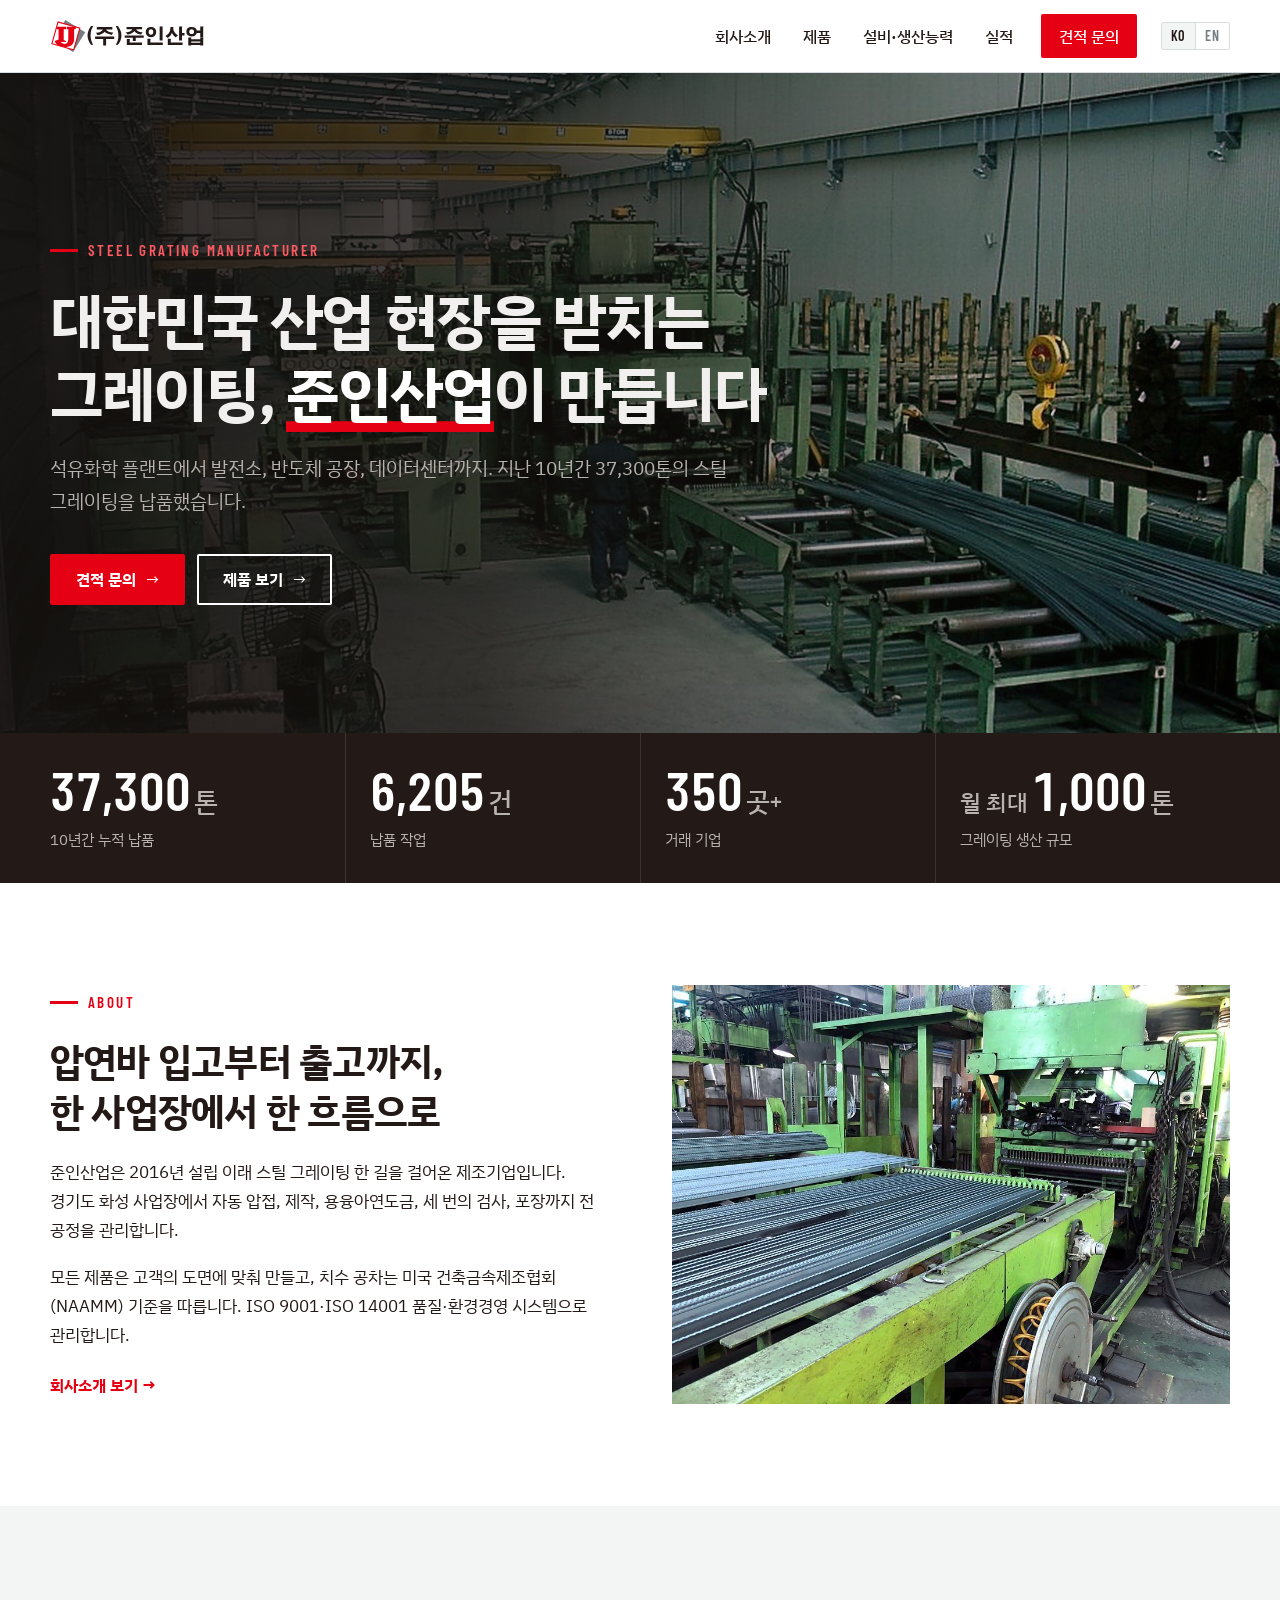
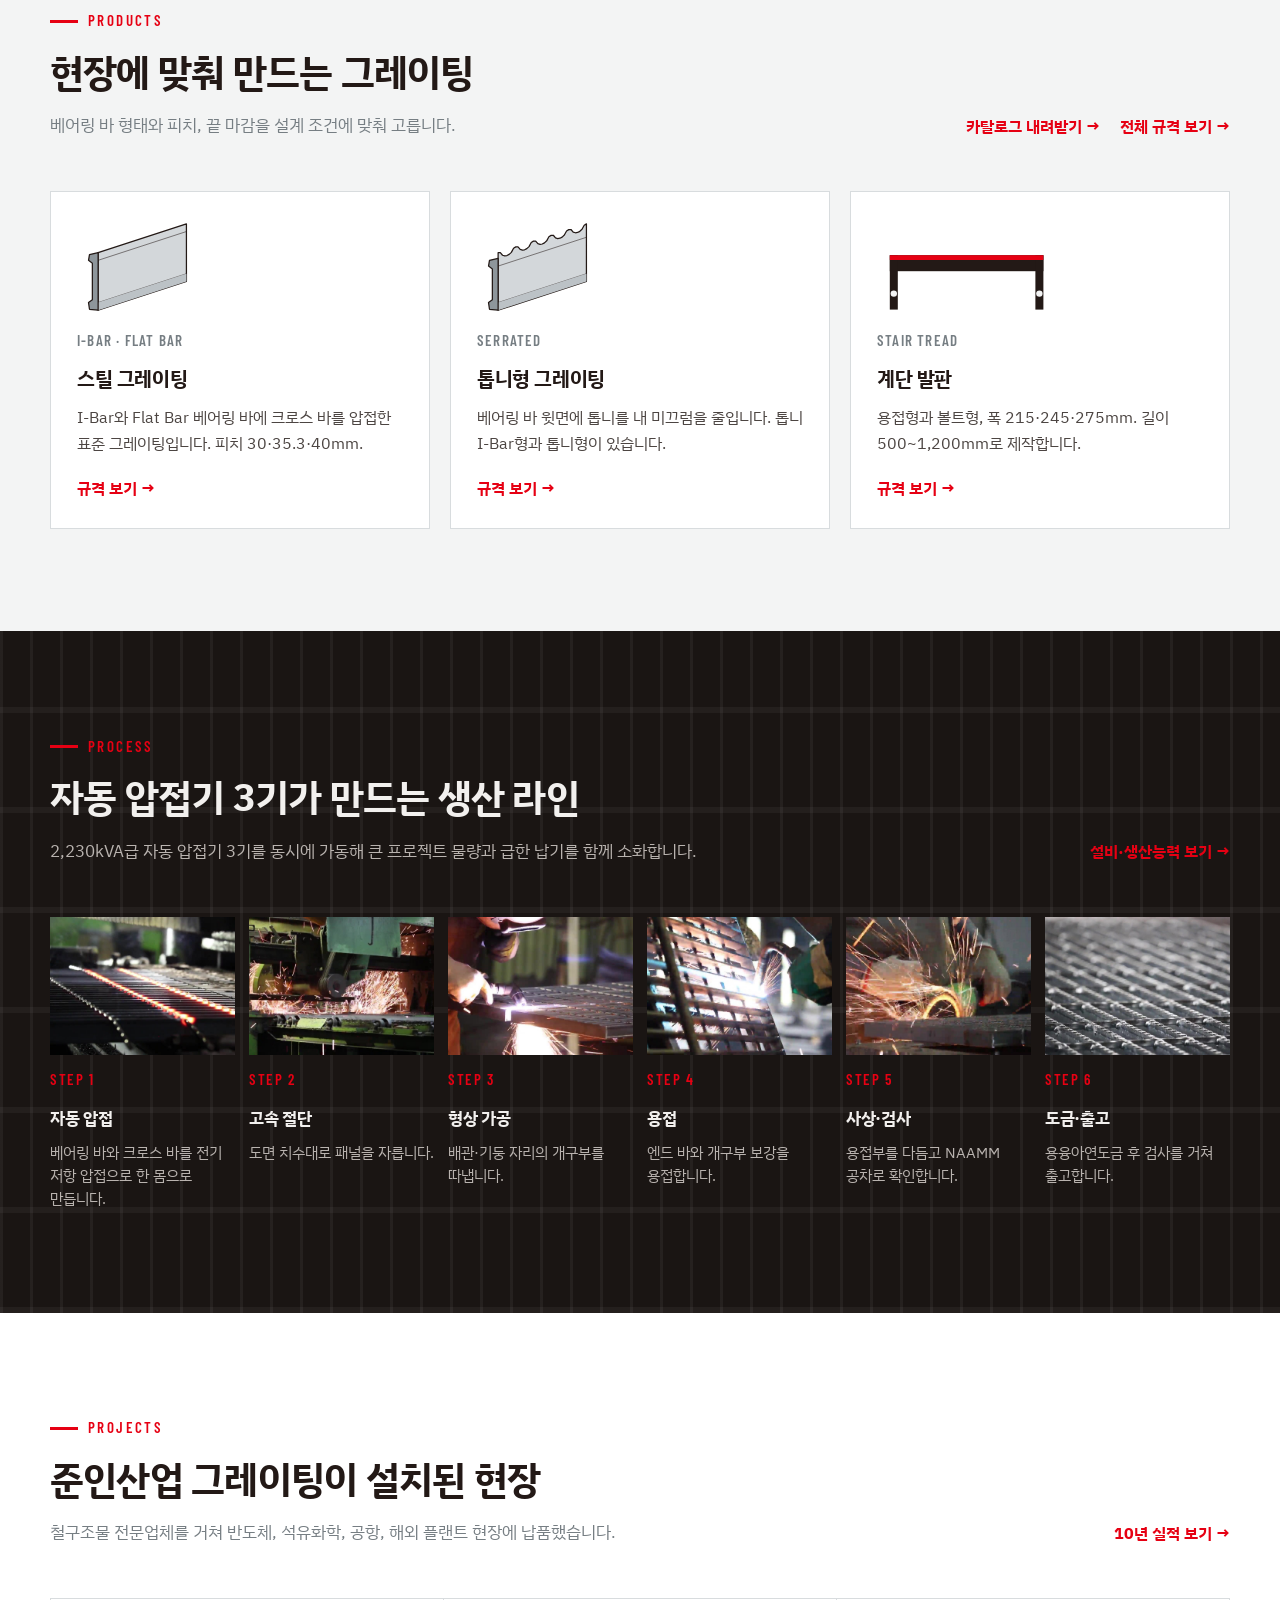
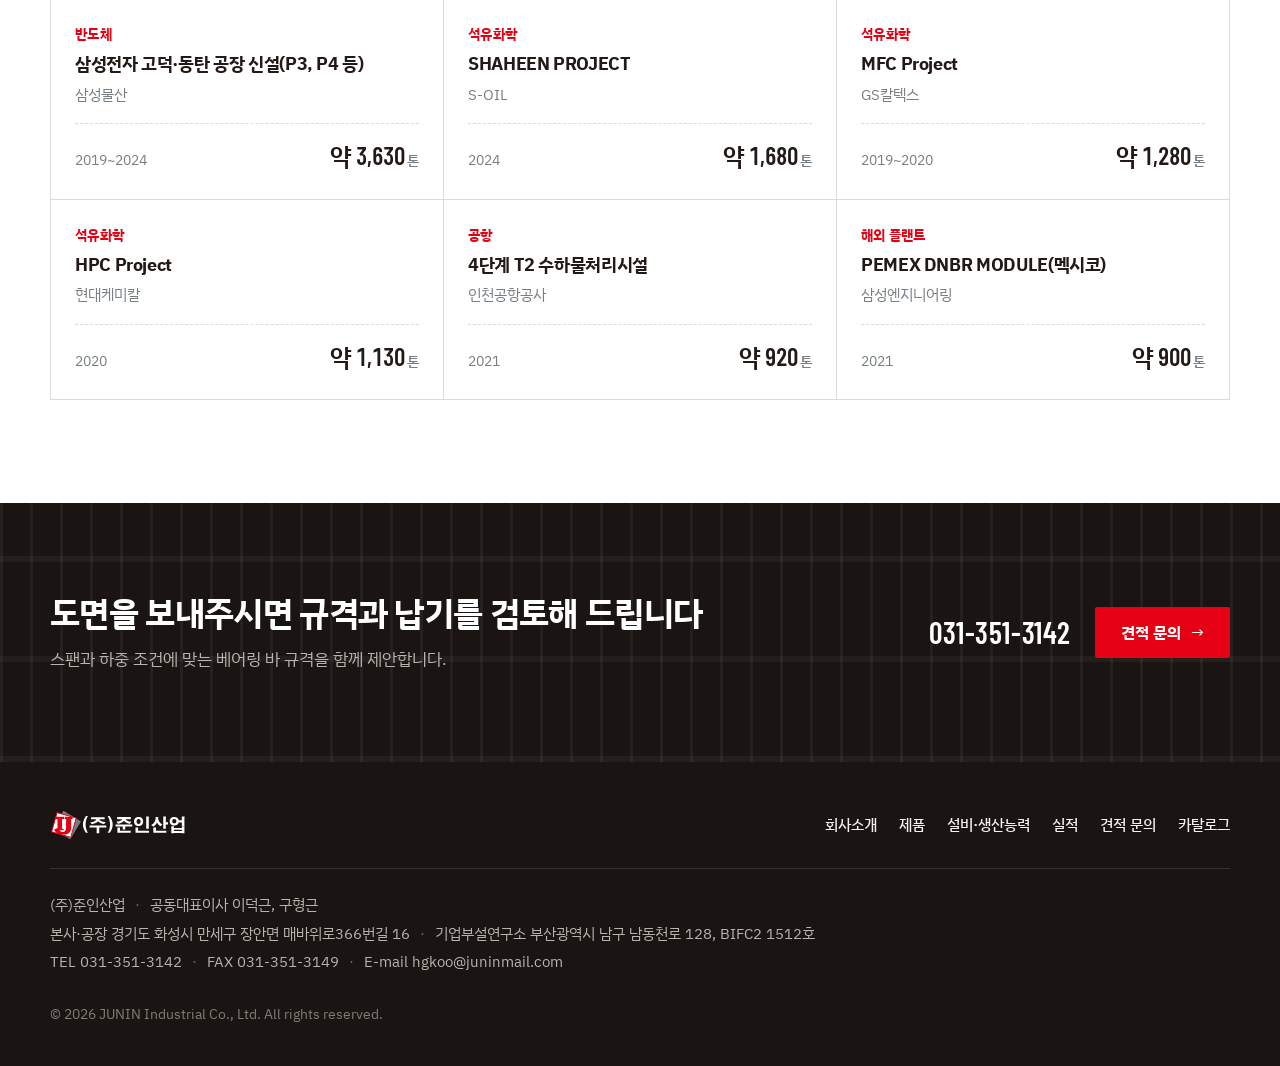
==== commit 8a243081: "영문 홈페이지(/en/) 추가, KO/EN 전환과 hreflang·sitemap 반영 Co-Authored-By: Claude Opus 5.5 <noreply@anthropic.c" ====
--- a/index.html
+++ b/index.html
@@ -6,10 +6,19 @@
 <title>(주)준인산업 | 스틸 그레이팅 전문 제조</title>
 <meta name="claude:viewport-fit-sides" content="cover">
 <meta name="description" content="스틸 그레이팅 전문 제조기업 (주)준인산업. 자동 압접기 3기, 월 최대 1,000톤 규모, 10년간 37,300톤 납품.">
+<meta name="naver-site-verification" content="c93af0cdd106b1a8a34fe475d96d57010b993415">
 <meta property="og:type" content="website">
 <meta property="og:title" content="(주)준인산업 | 스틸 그레이팅 전문 제조">
 <meta property="og:description" content="스틸 그레이팅 전문 제조기업 (주)준인산업. 자동 압접기 3기, 월 최대 1,000톤 규모, 10년간 37,300톤 납품.">
-<meta property="og:image" content="assets/img/hero-line.jpg">
+<meta property="og:image" content="https://www.junin-grating.com/assets/img/hero-line.jpg">
+<meta property="og:url" content="https://www.junin-grating.com/">
+<meta property="og:site_name" content="(주)준인산업">
+<meta property="og:locale" content="ko_KR">
+<meta property="og:locale:alternate" content="en_US">
+<link rel="canonical" href="https://www.junin-grating.com/">
+<link rel="alternate" hreflang="ko" href="https://www.junin-grating.com/">
+<link rel="alternate" hreflang="en" href="https://www.junin-grating.com/en/">
+<link rel="alternate" hreflang="x-default" href="https://www.junin-grating.com/">
 <link rel="icon" type="image/png" sizes="32x32" href="assets/img/mark-32.png">
 <link rel="apple-touch-icon" href="assets/img/mark-180.png">
 <link rel="preconnect" href="https://fonts.googleapis.com">
@@ -22,6 +31,7 @@
 <header class="site-header">
   <div class="wrap">
     <a class="brand" href="./" aria-label="(주)준인산업 홈"><img src="assets/img/logo.svg" alt="(주)준인산업" width="155" height="34"></a>
+    <div class="lang" aria-label="언어 선택"><a href="./" lang="ko" hreflang="ko" aria-current="true">KO</a><a href="en/" lang="en" hreflang="en">EN</a></div>
     <button class="nav-toggle" type="button" aria-expanded="false" aria-controls="site-nav"><span></span><span class="sr-only">메뉴</span></button>
     <nav class="nav" id="site-nav" aria-label="주 메뉴">
       <a href="company.html">회사소개</a>
--- a/assets/css/site.css
+++ b/assets/css/site.css
@@ -448,3 +448,23 @@
 .types-4 { grid-template-columns: repeat(4, minmax(0,1fr)); }
 .types-4 .profile, .card .profile { height: 96px; }
 @media (max-width: 1000px) { .types-4 { grid-template-columns: repeat(2, minmax(0,1fr)); } }
+
+/* ---------- language switch (KO / EN) ---------- */
+.site-header .brand { order: 1; }
+.site-header .nav { order: 2; }
+.site-header .lang { order: 3; }
+.site-header .nav-toggle { order: 4; }
+.lang { display: flex; align-items: center; flex-shrink: 0; border: 1px solid var(--line); border-radius: 2px; font-family: var(--font-num); font-weight: 600; font-size: 14px; letter-spacing: .06em; }
+.lang a { text-decoration: none; padding: 5px 9px; color: var(--steel); line-height: 1.2; }
+.lang a + a { border-left: 1px solid var(--line); }
+.lang a:hover { color: var(--ink); }
+.lang a[aria-current] { color: var(--ink); background: var(--paper); }
+@media (max-width: 900px) {
+  .lang { margin-left: auto; }
+  .nav-toggle { margin-left: 10px; }
+}
+/* English pages: longer labels */
+html[lang="en"] .nav a { padding-inline: 11px; }
+html[lang="en"] .hero h1 { max-width: 18em; letter-spacing: -0.025em; }
+html[lang="en"] .facts > div { grid-template-columns: 11em minmax(0,1fr); }
+html[lang="en"] .info-list > div { grid-template-columns: 5.5em minmax(0,1fr); }
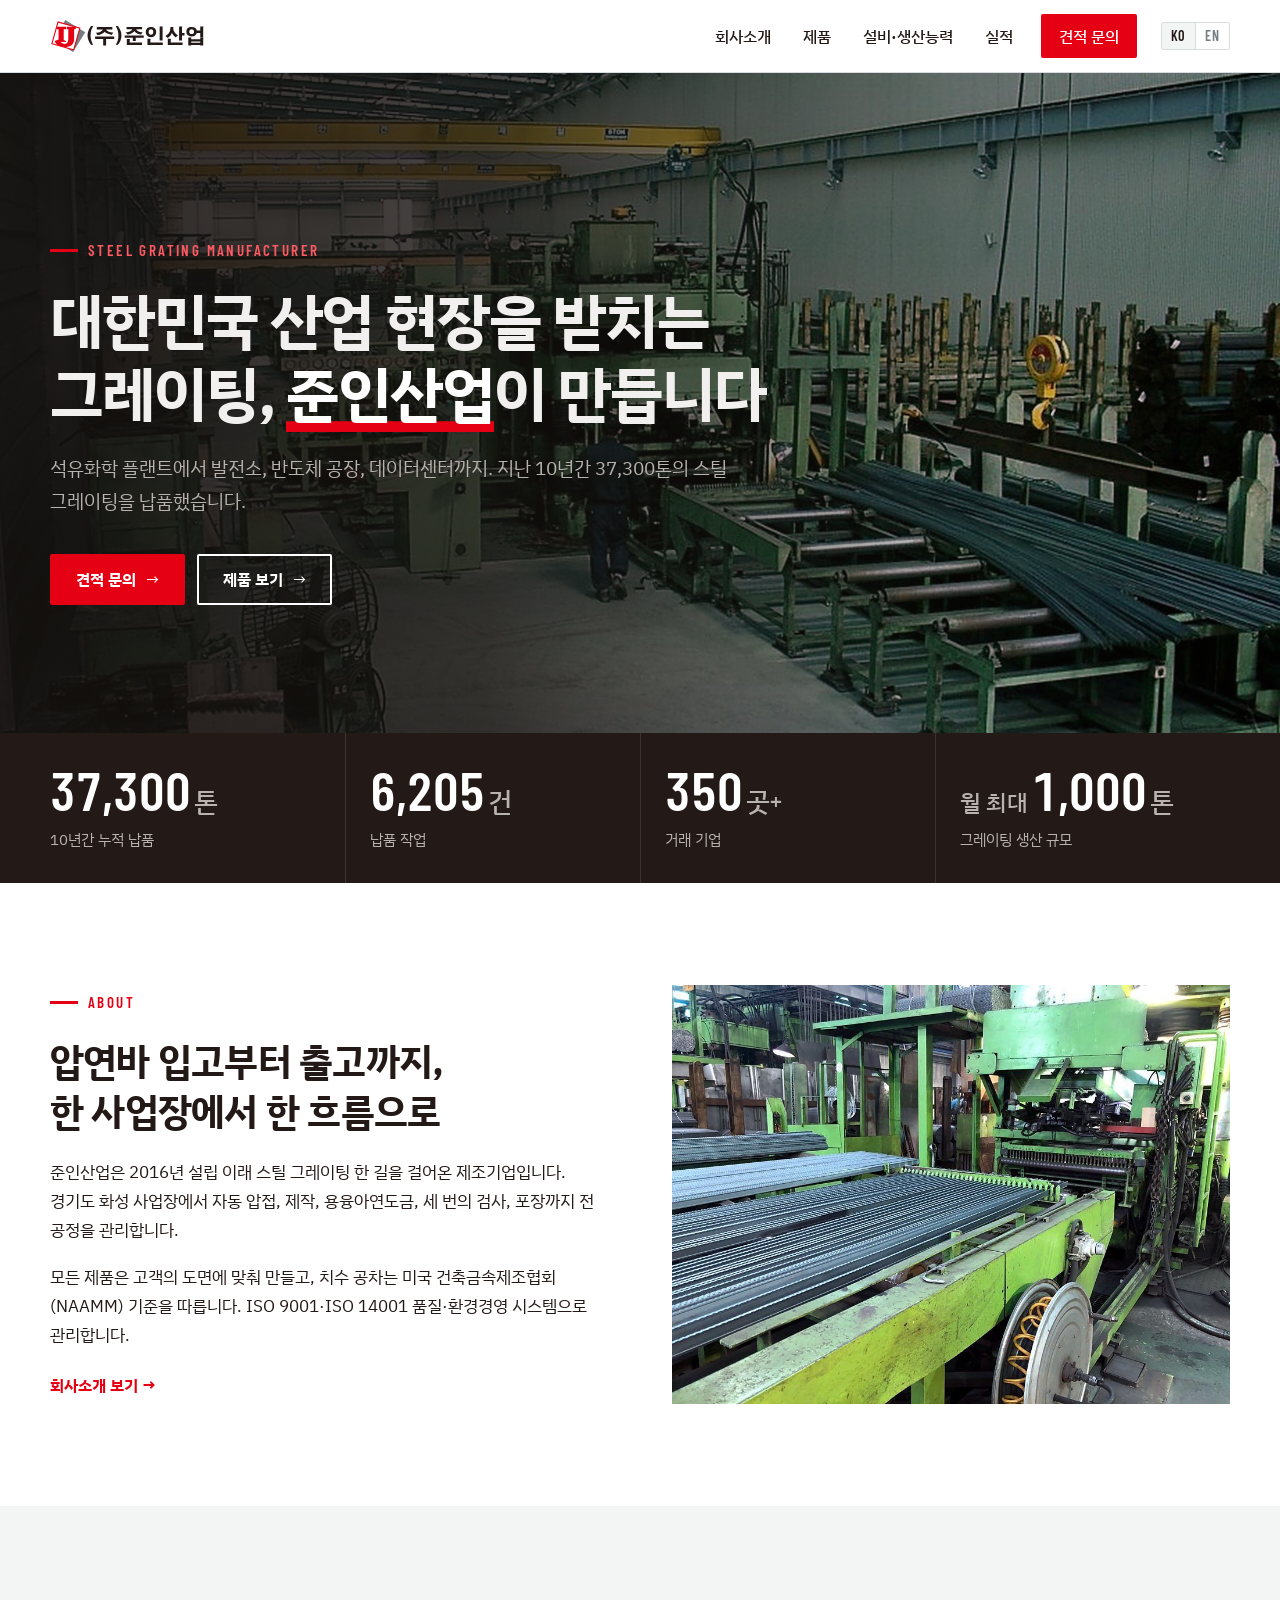
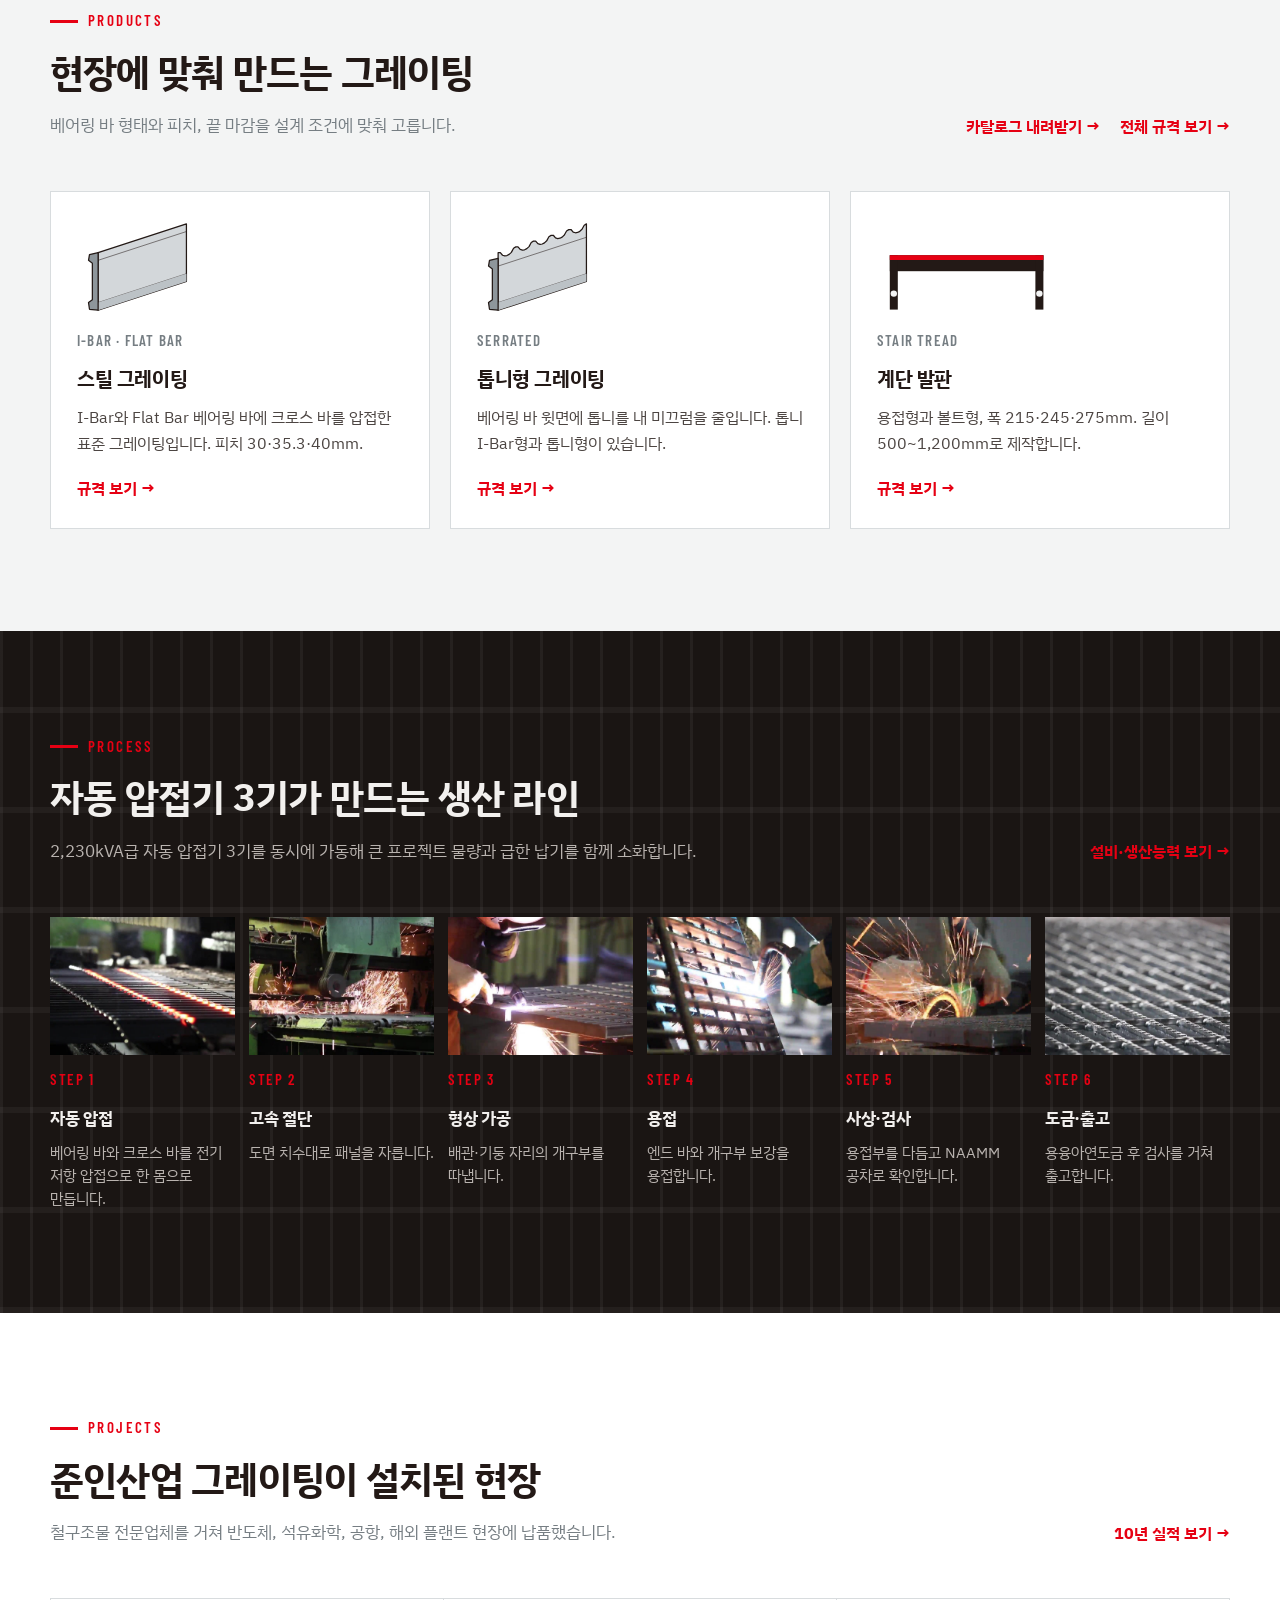
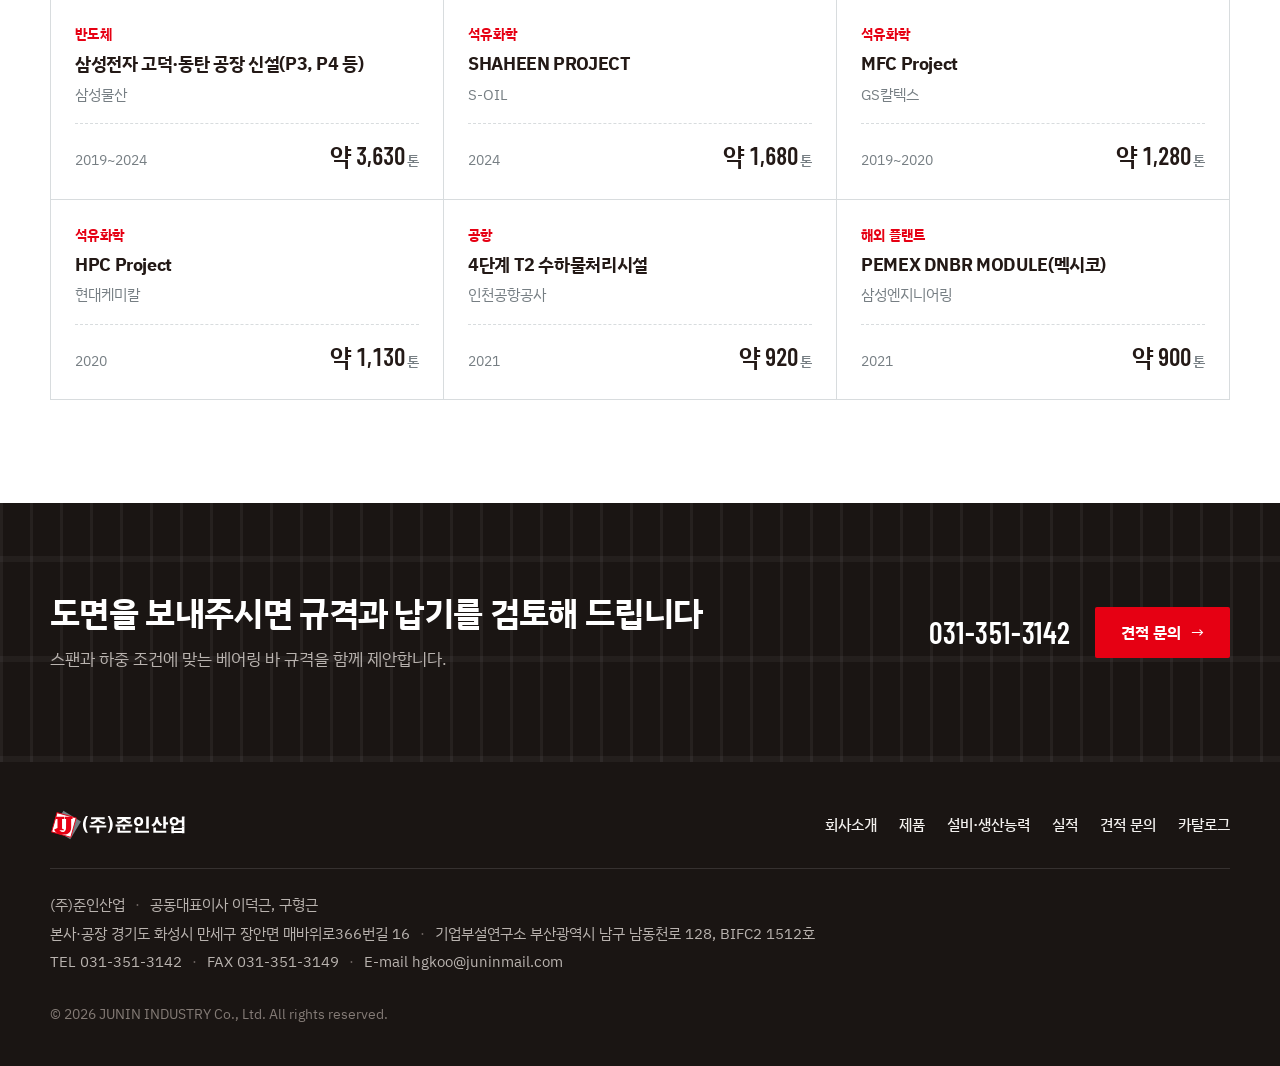
==== commit 710d6357: "회사 영문 표기 JUNIN INDUSTRY Co., Ltd.로 통일 Co-Authored-By: Claude Opus 5.5 <noreply@anthropic.com> Claude" ====
--- a/index.html
+++ b/index.html
@@ -191,7 +191,7 @@
       <p><span>본사·공장 경기도 화성시 만세구 장안면 매바위로366번길 16</span><span>기업부설연구소 부산광역시 남구 남동천로 128, BIFC2 1512호</span></p>
       <p><span>TEL <a href="tel:0313513142">031-351-3142</a></span><span>FAX 031-351-3149</span><span>E-mail <a href="mailto:hgkoo@juninmail.com">hgkoo@juninmail.com</a></span></p>
     </div>
-    <p class="foot-copy">© 2026 JUNIN Industrial Co., Ltd. All rights reserved.</p>
+    <p class="foot-copy">© 2026 JUNIN INDUSTRY Co., Ltd. All rights reserved.</p>
   </div>
 </footer>
 <script src="assets/js/site.js"></script>
